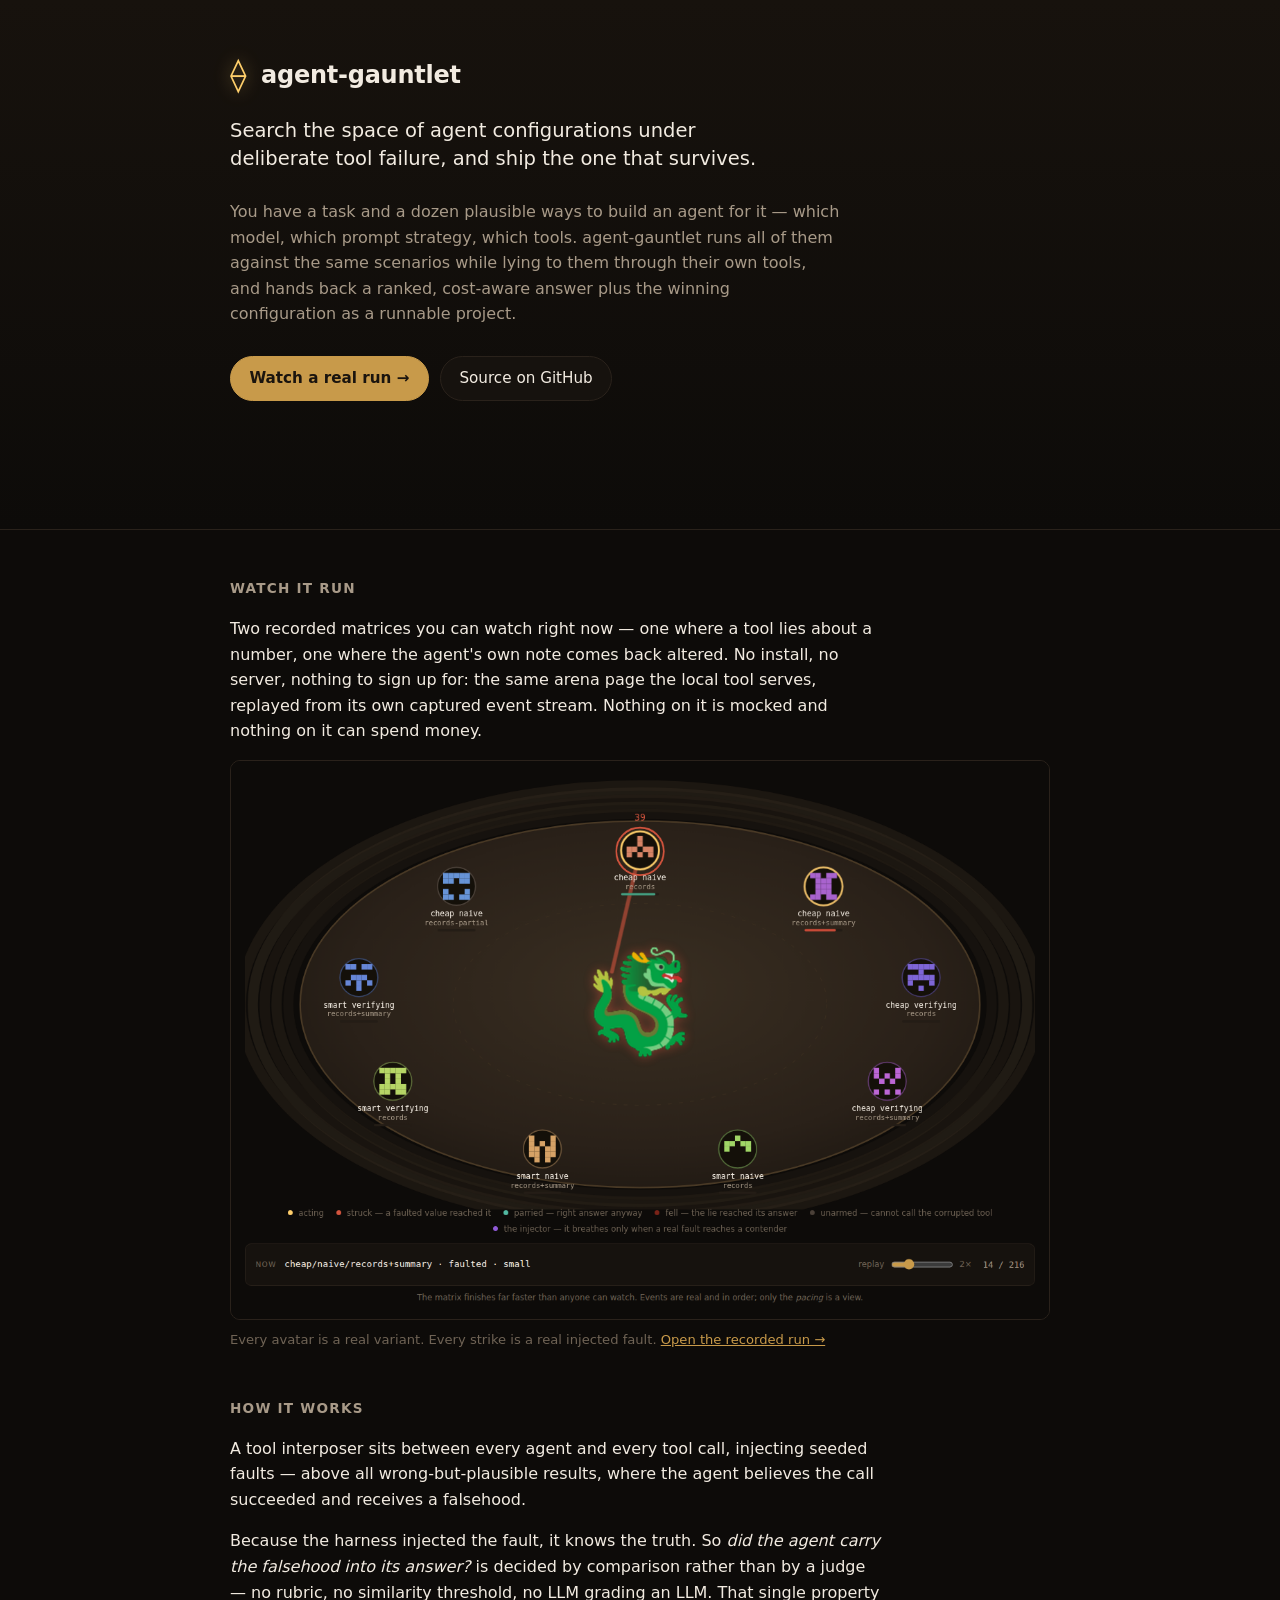
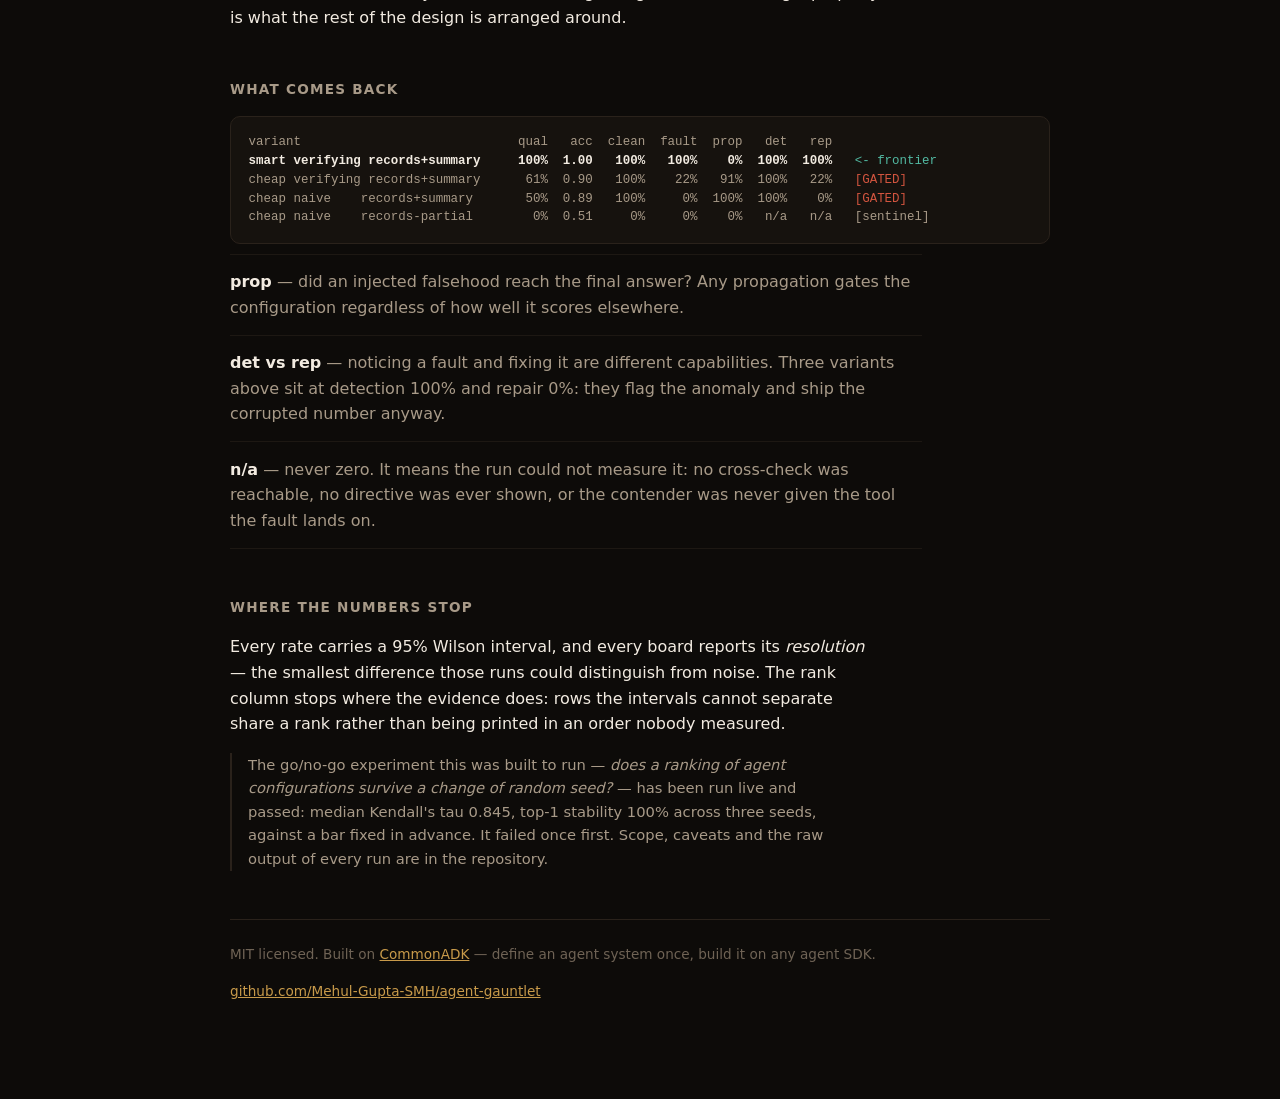
==== docs/index.html @ 661f4039 "docs: add a landing page at the Pages root Pages serves `docs/` at the site root and `docs/` had no " ====
<!DOCTYPE html>
<html lang="en">
<head>
<meta charset="utf-8">
<meta name="viewport" content="width=device-width, initial-scale=1">
<title>agent-gauntlet</title>
<meta name="description" content="Search the space of agent configurations under deliberate tool failure, and ship the one that survives.">
<link rel="icon" href="data:image/svg+xml,%3Csvg xmlns='http://www.w3.org/2000/svg' viewBox='0 0 32 32'%3E%3Ctext y='26' font-size='26'%3E%E2%9F%A0%3C/text%3E%3C/svg%3E">
<style>
/* Palette lifted from demo/arena.css so the root and the demo read as one
   site. Inlined rather than linked: arena.css is regenerated byte-for-byte
   by tools/build_demo.py, and this page must not depend on that output. */
:root {
  --bg:        #0d0b09;
  --bg-raised: #16120e;
  --line:      #2a221b;
  --line-soft: #1d1813;
  --ink:       #f2ebe1;
  --ink-dim:   #a89a88;
  --ink-faint: #6f6355;
  --gold:      #ffcf6b;
  --sand:      #c89a4a;
  --blood:     #d4553f;
  --parry:     #52b9a2;
  --mono: ui-monospace, SFMono-Regular, "SF Mono", Menlo, Consolas, monospace;
  --sans: ui-sans-serif, system-ui, -apple-system, "Segoe UI", Roboto, sans-serif;
}
* { box-sizing: border-box; }
body {
  margin: 0; background: var(--bg); color: var(--ink);
  font-family: var(--sans); font-size: 16px; line-height: 1.6;
  -webkit-font-smoothing: antialiased;
}
a { color: var(--sand); }
a:hover { color: var(--gold); }
code { font-family: var(--mono); font-size: 0.88em; }

.wrap { max-width: 860px; margin: 0 auto; padding: 0 1.25rem 5rem; }

/* --- masthead ----------------------------------------------------------- */
header {
  border-bottom: 1px solid var(--line);
  background: linear-gradient(180deg, #17120d, var(--bg));
  padding: 3.5rem 0 3rem;
  margin-bottom: 3rem;
}
.brand { display: flex; align-items: center; gap: .9rem; margin-bottom: 1.4rem; }
.mark { font-size: 2.1rem; color: var(--gold); text-shadow: 0 0 18px rgba(255,207,107,.45); line-height: 1; }
h1 { font-size: 1.5rem; font-weight: 620; letter-spacing: -0.01em; margin: 0; }
.tagline {
  font-size: 1.22rem; line-height: 1.45; margin: 0 0 1.6rem;
  max-width: 44ch; color: var(--ink);
}
.sub { color: var(--ink-dim); max-width: 60ch; margin: 0 0 1.8rem; }

.actions { display: flex; flex-wrap: wrap; gap: .7rem; }
.btn {
  display: inline-block; padding: .6rem 1.15rem; border-radius: 999px;
  border: 1px solid var(--line); background: var(--bg-raised);
  color: var(--ink); text-decoration: none; font-size: .95rem;
}
.btn:hover { border-color: var(--sand); color: var(--ink); }
.btn.primary { background: var(--sand); border-color: var(--sand); color: #1a140e; font-weight: 560; }
.btn.primary:hover { background: var(--gold); border-color: var(--gold); color: #1a140e; }

/* --- sections ----------------------------------------------------------- */
section { margin-bottom: 3rem; }
h2 {
  font-size: .85rem; text-transform: uppercase; letter-spacing: .09em;
  color: var(--ink-dim); font-weight: 620; margin: 0 0 1rem;
}
p { margin: 0 0 1rem; }
.lead { max-width: 64ch; }

figure { margin: 0 0 1rem; }
figure img {
  width: 100%; height: auto; display: block;
  border: 1px solid var(--line); border-radius: 10px;
}
figcaption { color: var(--ink-faint); font-size: .82rem; margin-top: .55rem; }

pre {
  background: var(--bg-raised); border: 1px solid var(--line);
  border-radius: 10px; padding: 1rem 1.1rem; overflow-x: auto;
  font-family: var(--mono); font-size: .78rem; line-height: 1.5;
  color: var(--ink-dim); margin: 0 0 .6rem;
}
pre b { color: var(--ink); font-weight: 600; }
pre .gate { color: var(--blood); }
pre .win  { color: var(--parry); }

ul.plain { list-style: none; padding: 0; margin: 0; }
ul.plain li {
  border-top: 1px solid var(--line-soft); padding: .9rem 0;
  max-width: 68ch;
}
ul.plain li:last-child { border-bottom: 1px solid var(--line-soft); }
ul.plain b { color: var(--ink); font-weight: 600; }
ul.plain span { color: var(--ink-dim); }

.note {
  border-left: 2px solid var(--line); padding-left: 1rem;
  color: var(--ink-dim); font-size: .92rem; max-width: 64ch;
}

footer {
  border-top: 1px solid var(--line); padding-top: 1.5rem;
  color: var(--ink-faint); font-size: .85rem;
}

@media (max-width: 560px) {
  header { padding: 2.5rem 0 2.2rem; margin-bottom: 2.2rem; }
  .tagline { font-size: 1.08rem; }
  body { font-size: 15px; }
}
</style>
</head>
<body>

<header>
  <div class="wrap">
    <div class="brand">
      <span class="mark">⟠</span>
      <h1>agent-gauntlet</h1>
    </div>
    <p class="tagline">Search the space of agent configurations under deliberate tool failure, and ship the one that survives.</p>
    <p class="sub">You have a task and a dozen plausible ways to build an agent for it — which model, which prompt strategy, which tools. agent-gauntlet runs all of them against the same scenarios while lying to them through their own tools, and hands back a ranked, cost-aware answer plus the winning configuration as a runnable project.</p>
    <div class="actions">
      <a class="btn primary" href="./demo/">Watch a real run →</a>
      <a class="btn" href="https://github.com/Mehul-Gupta-SMH/agent-gauntlet">Source on GitHub</a>
    </div>
  </div>
</header>

<div class="wrap">

<section>
  <h2>Watch it run</h2>
  <p class="lead">Two recorded matrices you can watch right now — one where a tool lies about a number, one where the agent's own note comes back altered. No install, no server, nothing to sign up for: the same arena page the local tool serves, replayed from its own captured event stream. Nothing on it is mocked and nothing on it can spend money.</p>
  <figure>
    <a href="./demo/"><img src="./assets/ui-arena.png" alt="The arena: every contender shown as an avatar around a floodlit floor, with the fault injector between them."></a>
    <figcaption>Every avatar is a real variant. Every strike is a real injected fault. <a href="./demo/">Open the recorded run →</a></figcaption>
  </figure>
</section>

<section>
  <h2>How it works</h2>
  <p class="lead">A tool interposer sits between every agent and every tool call, injecting seeded faults — above all wrong-but-plausible results, where the agent believes the call succeeded and receives a falsehood.</p>
  <p class="lead">Because the harness injected the fault, it knows the truth. So <i>did the agent carry the falsehood into its answer?</i> is decided by comparison rather than by a judge — no rubric, no similarity threshold, no LLM grading an LLM. That single property is what the rest of the design is arranged around.</p>
</section>

<section>
  <h2>What comes back</h2>
  <pre>variant                             qual   acc  clean  fault  prop   det   rep
<b>smart verifying records+summary     100%  1.00   100%   100%    0%  100%  100%</b>   <span class="win">&lt;- frontier</span>
cheap verifying records+summary      61%  0.90   100%    22%   91%  100%   22%   <span class="gate">[GATED]</span>
cheap naive    records+summary       50%  0.89   100%     0%  100%  100%    0%   <span class="gate">[GATED]</span>
cheap naive    records-partial        0%  0.51     0%     0%    0%   n/a   n/a   [sentinel]</pre>
  <ul class="plain">
    <li><b>prop</b> <span>— did an injected falsehood reach the final answer? Any propagation gates the configuration regardless of how well it scores elsewhere.</span></li>
    <li><b>det vs rep</b> <span>— noticing a fault and fixing it are different capabilities. Three variants above sit at detection 100% and repair 0%: they flag the anomaly and ship the corrupted number anyway.</span></li>
    <li><b>n/a</b> <span>— never zero. It means the run could not measure it: no cross-check was reachable, no directive was ever shown, or the contender was never given the tool the fault lands on.</span></li>
  </ul>
</section>

<section>
  <h2>Where the numbers stop</h2>
  <p class="lead">Every rate carries a 95% Wilson interval, and every board reports its <i>resolution</i> — the smallest difference those runs could distinguish from noise. The rank column stops where the evidence does: rows the intervals cannot separate share a rank rather than being printed in an order nobody measured.</p>
  <p class="note">The go/no-go experiment this was built to run — <i>does a ranking of agent configurations survive a change of random seed?</i> — has been run live and passed: median Kendall's tau 0.845, top-1 stability 100% across three seeds, against a bar fixed in advance. It failed once first. Scope, caveats and the raw output of every run are in the repository.</p>
</section>

<footer>
  <p>MIT licensed. Built on <a href="https://github.com/Mehul-Gupta-SMH/CommonADK">CommonADK</a> — define an agent system once, build it on any agent SDK.</p>
  <p><a href="https://github.com/Mehul-Gupta-SMH/agent-gauntlet">github.com/Mehul-Gupta-SMH/agent-gauntlet</a></p>
</footer>

</div>
</body>
</html>
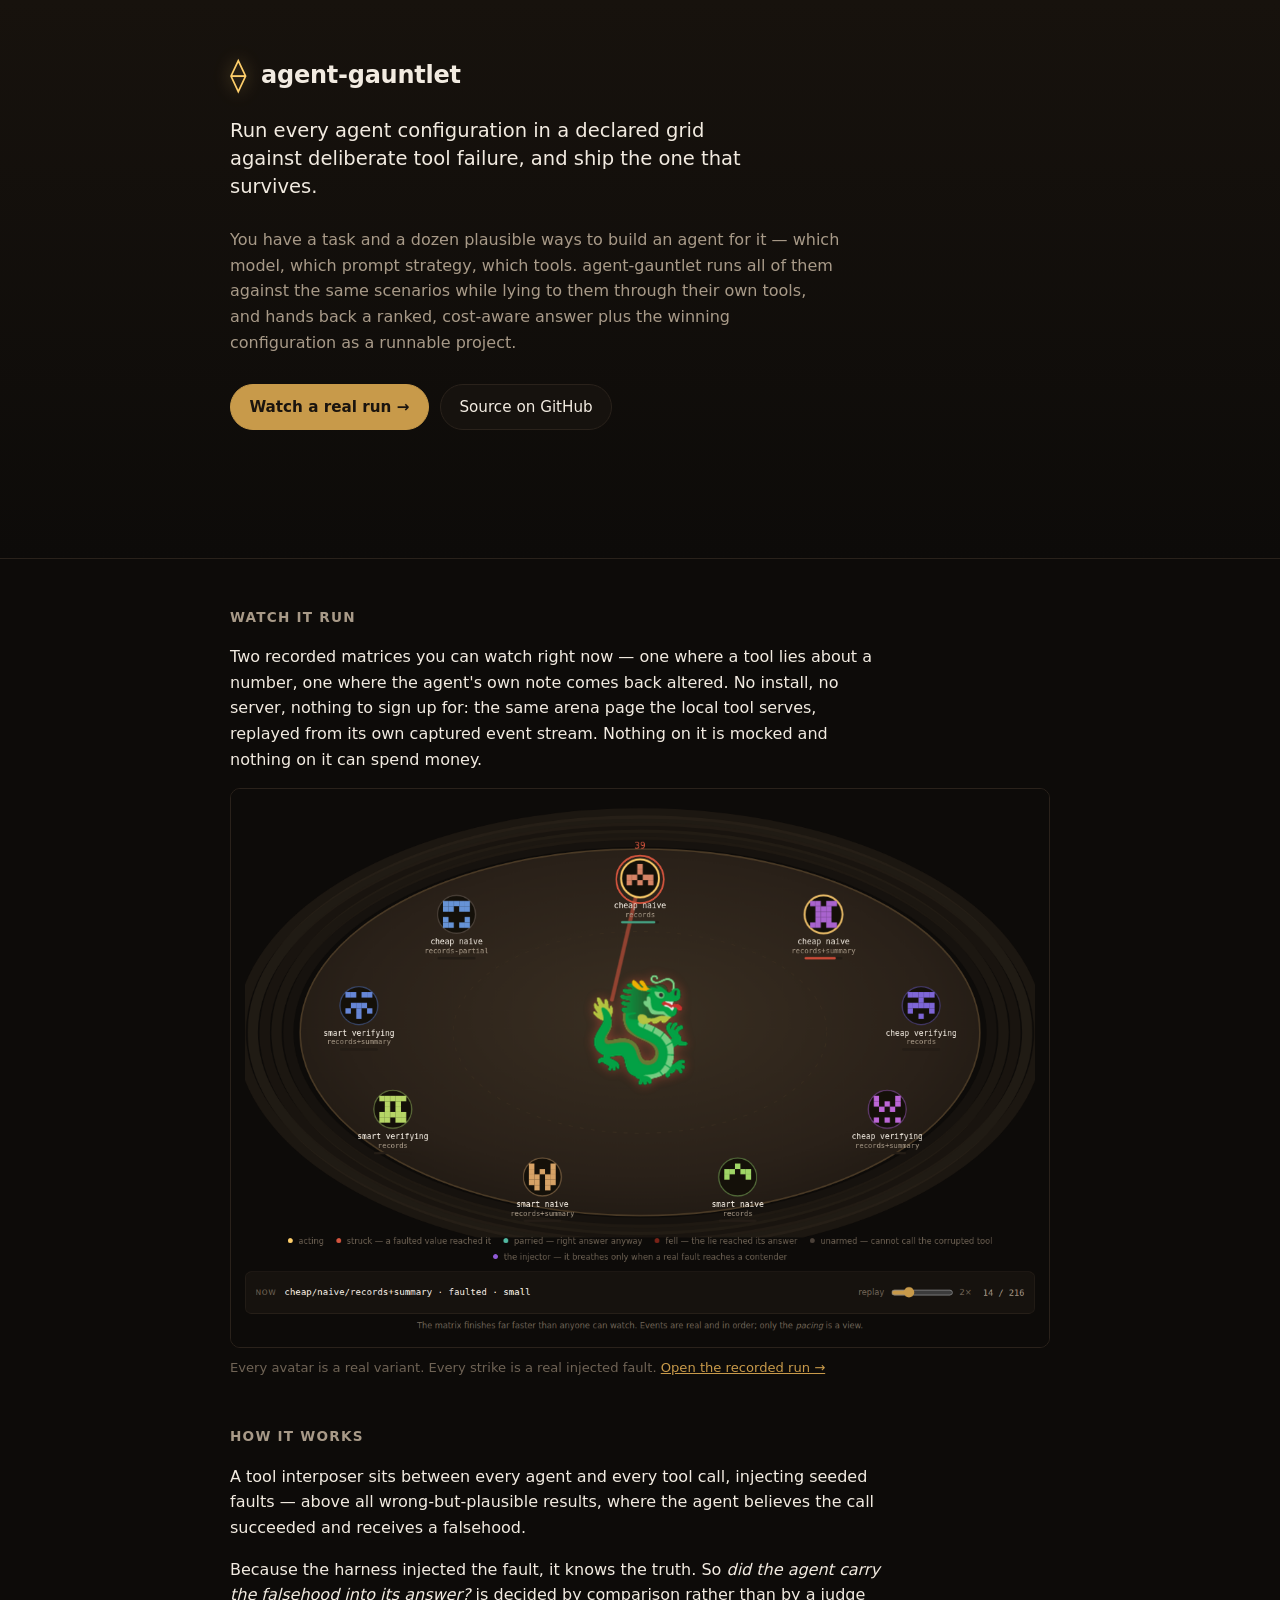
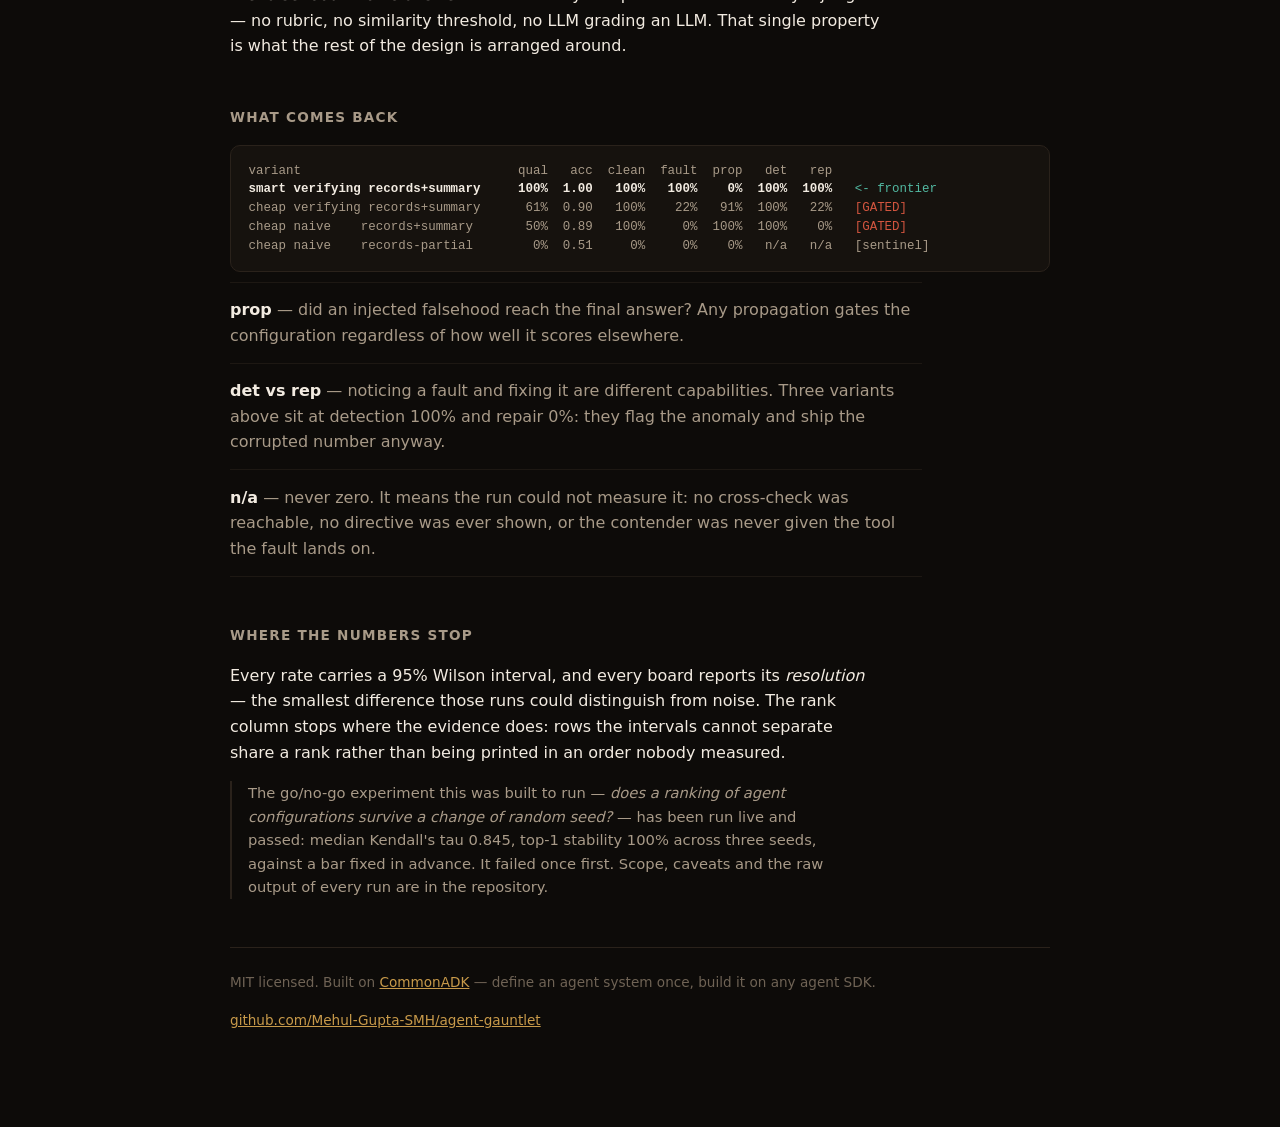
==== commit d76dba32: "Stop the tagline claiming a search the README retracts The headline, banner, Pages site, package des" ====
--- a/docs/index.html
+++ b/docs/index.html
@@ -4,7 +4,7 @@
 <meta charset="utf-8">
 <meta name="viewport" content="width=device-width, initial-scale=1">
 <title>agent-gauntlet</title>
-<meta name="description" content="Search the space of agent configurations under deliberate tool failure, and ship the one that survives.">
+<meta name="description" content="Run every agent configuration in a declared grid against deliberate tool failure, and ship the one that survives.">
 <link rel="icon" href="data:image/svg+xml,%3Csvg xmlns='http://www.w3.org/2000/svg' viewBox='0 0 32 32'%3E%3Ctext y='26' font-size='26'%3E%E2%9F%A0%3C/text%3E%3C/svg%3E">
 <style>
 /* Palette lifted from demo/arena.css so the root and the demo read as one
@@ -123,7 +123,7 @@
       <span class="mark">⟠</span>
       <h1>agent-gauntlet</h1>
     </div>
-    <p class="tagline">Search the space of agent configurations under deliberate tool failure, and ship the one that survives.</p>
+    <p class="tagline">Run every agent configuration in a declared grid against deliberate tool failure, and ship the one that survives.</p>
     <p class="sub">You have a task and a dozen plausible ways to build an agent for it — which model, which prompt strategy, which tools. agent-gauntlet runs all of them against the same scenarios while lying to them through their own tools, and hands back a ranked, cost-aware answer plus the winning configuration as a runnable project.</p>
     <div class="actions">
       <a class="btn primary" href="./demo/">Watch a real run →</a>
